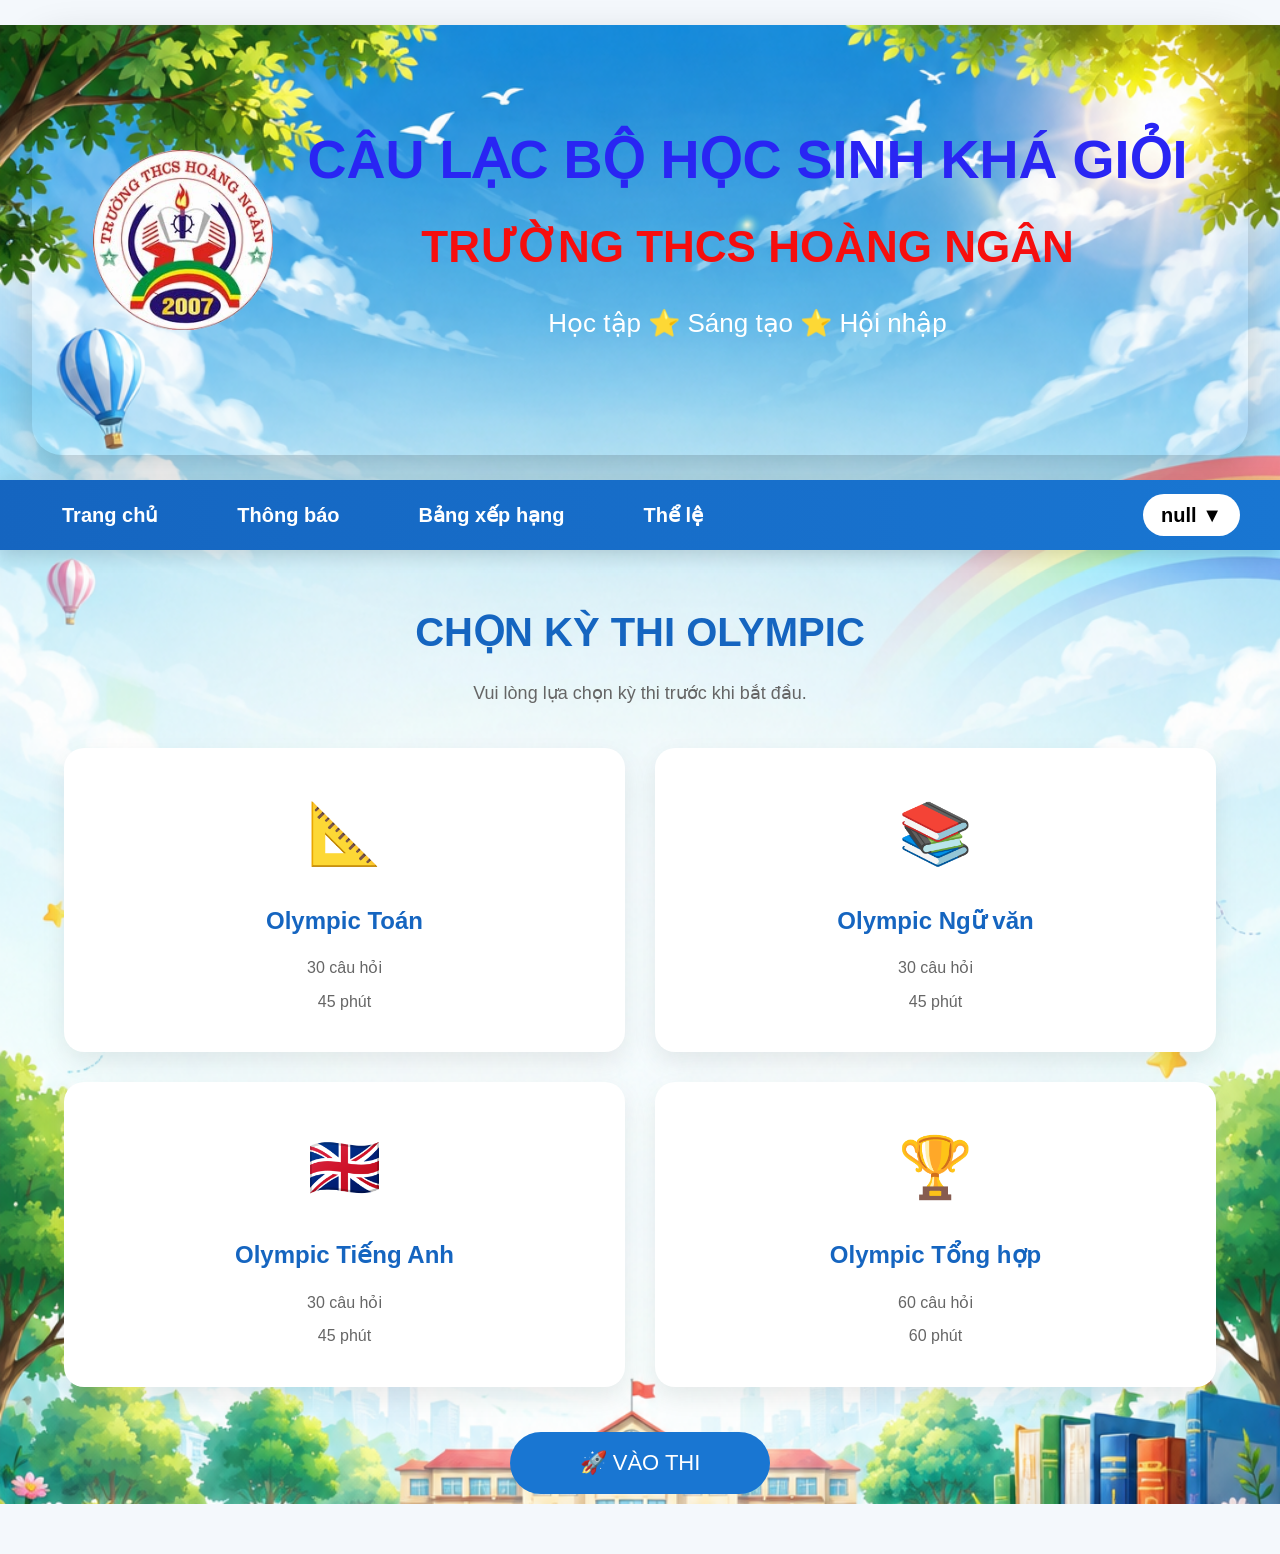
==== chonkithi.html @ 1f2f52a0 "Add files via upload" ====
<!DOCTYPE html>
<html lang="vi">
<head>
    <meta charset="UTF-8">
    <meta name="viewport" content="width=device-width, initial-scale=1.0">
    <title>Trang thông tin cá nhân</title>

    <link rel="stylesheet" href="css/style-old.css">
    <link rel="stylesheet" href="css/style.css">
    <link rel="stylesheet" href="css/chonkithi.css">
    <link rel="stylesheet"
    href="https://cdnjs.cloudflare.com/ajax/libs/font-awesome/6.7.2/css/all.min.css">
</head>

<body>

<div class="page-bg">

<!-- ================= HEADER ================= -->

<header class="hero">

    <div class="hero-overlay">

        <div class="hero-left">

            <img src="anhnen/logo.jpg"
                 class="hero-logo">

            <div class="hero-text">

                <h1>CÂU LẠC BỘ HỌC SINH KHÁ GIỎI</h1>

                <h2>TRƯỜNG THCS HOÀNG NGÂN</h2>

                <p>
                    Học tập ⭐ Sáng tạo ⭐ Hội nhập
                </p>

            </div>

        </div>

    </div>

</header>

<!-- ================= MENU ================= -->
<nav class="menu">

    <div class="menu-links">

        <a href="index.html">Trang chủ</a>

        <a href="thongbao.html">Thông báo</a>

        <a href="xephang.html">Bảng xếp hạng</a>

        <a href="thele.html">Thể lệ</a>

    </div>

    <div class="menu-user">

        <a href="#"
           class="login-btn"
           id="taiKhoanBtn">

            👤 Trang cá nhân

        </a>
        <div
id="userDropdown"
class="user-dropdown">

<a href="hoso.html">
Hồ sơ cá nhân
</a>

<a href="Trangchu.html">
🏆 Kỳ thi của tôi
</a>

<a href="ketqua.html">
📊 Kết quả thi
</a>

<a href="xephang.html">
🏆 Bảng xếp hạng</a>
<a href="#"
onclick="dangXuat()">

🚪 Đăng xuất

</a>

</div>

</div>

</nav>
<section class="exam-section">

    <h1>CHỌN KỲ THI OLYMPIC</h1>

    <p>
        Vui lòng lựa chọn kỳ thi trước khi bắt đầu.
    </p>

    <div class="exam-grid">

        <label class="exam-card">

            <input type="radio"
                   name="exam"
                   value="Olympic Toán 2026">

            <div class="icon">📐</div>

            <h2>Olympic Toán</h2>

            <span>30 câu hỏi</span>

            <span>45 phút</span>

        </label>

        <label class="exam-card">

            <input type="radio"
                   name="exam"
                   value="Olympic Ngữ văn 2026">

            <div class="icon">📚</div>

            <h2>Olympic Ngữ văn</h2>

            <span>30 câu hỏi</span>

            <span>45 phút</span>

        </label>

        <label class="exam-card">

            <input type="radio"
                   name="exam"
                   value="Olympic Tiếng Anh 2026">

            <div class="icon">🇬🇧</div>

            <h2>Olympic Tiếng Anh</h2>

            <span>30 câu hỏi</span>

            <span>45 phút</span>

        </label>

        <label class="exam-card">

            <input type="radio"
                   name="exam"
                   value="Olympic tổng hợp 2026">

            <div class="icon">🏆</div>

            <h2>Olympic Tổng hợp</h2>

            <span>60 câu hỏi</span>

            <span>60 phút</span>

        </label>

    </div>

    <button id="btnThi">
        🚀 VÀO THI
    </button>

</section>
<script>
document.getElementById("btnThi").onclick = function(){

    const exam = document.querySelector(
        'input[name="exam"]:checked'
    );

    if(!exam){

        alert("Vui lòng chọn kỳ thi.");

        return;

    }

    console.log(exam.value);

    localStorage.setItem("kyThi", exam.value);

    window.location.href = "xacnhan.html";

};
const btn =
document.getElementById(
"taiKhoanBtn"
);

if(btn){

    btn.innerHTML =
    localStorage.getItem("hoTen")
    + " ▼";

    btn.addEventListener(
    "click",
    function(e){

        e.preventDefault();

        const menu =
        document.getElementById(
        "userDropdown"
        );

        menu.style.display =
        menu.style.display ===
        "block"
        ? "none"
        : "block";

    });

}
function dangXuat(){

    if(confirm(
    "Bạn muốn đăng xuất?"
    )){

        localStorage.clear();

        window.location.href =
        "index.html";

    }

}
</script>
</body>
</html>
---- css/style-old.css ----
body{

    margin:0;

    font-family:'Segoe UI',sans-serif;

    background:

    linear-gradient(
    rgba(255,255,255,.92),
    rgba(255,255,255,.92)
    ),

    url("anhnen/bg-school.png");

    background-size:cover;

    background-attachment:fixed;

}

header{
    background:#1565c0;
    color:white;
    text-align:center;
    padding:20px;
}

.hero{
    text-align:center;
    padding:80px 20px;
}

button{
    padding:12px 25px;
    font-size:16px;
    margin:10px;
    cursor:pointer;
}

.hero{
    height:500px;
    background:linear-gradient(
        rgba(0,0,0,0.4),
        rgba(0,0,0,0.4)
    ),
    url("https://images.unsplash.com/photo-1522202176988-66273c2fd55f");

    background-size:cover;
    background-position:center;

    display:flex;
    justify-content:center;
    align-items:center;

    color:white;
}

.overlay{
    text-align:center;
}

.overlay h2{
    font-size:50px;
}

.overlay p{
    font-size:22px;
}

.btn-primary,
.btn-secondary{
    border:none;
    padding:15px 30px;
    margin:10px;
    border-radius:10px;
    font-size:18px;
}

.features{
    display:flex;
    justify-content:center;
    gap:20px;
    padding:50px;
    flex-wrap:wrap;
}

.card{
    width:280px;
    background:white;
    padding:20px;
    border-radius:15px;
    box-shadow:0 0 10px rgba(0,0,0,0.1);
}

header{
    margin:0;
    padding:0;
}

nav{
    background:#004aad;
    text-align:center;
    padding:15px;
}

/* MENU CHÍNH */

.menu{
    background:#1a406c;

    display:flex;
    justify-content:center;
    align-items:center;

    flex-wrap:wrap;

    min-height:10px;

    box-shadow:0 2px 6px rgba(0,0,0,0.2);
}

.menu a{

    color:white;

    text-decoration:none;

    font-size:20px;

    font-weight:600;

    padding:18px 22px;

    transition:0.3s;
}

.menu a:hover{

    background:#f2f4f6;

    color:#ebe5c6;
}

.login-btn{
    background:#ffc107;
    color:#000 !important;
    border-radius:8px;
}

.login-btn:hover{
    background:#ff9800 !important;
    color:white !important;
}

/* LOGIN PAGE */

body{
    margin:0;
    font-family:Arial, sans-serif;
}

.login-page{

    height:100vh;

    display:flex;

    justify-content:center;

    align-items:center;

    background:
    linear-gradient(
    rgba(0,0,0,0.4),
    rgba(0,0,0,0.4)
    ),

    url("anhnen/dangnhap.jpg");

    background-size:cover;
    background-position:center;
}

.login-container{

    width:400px;

    background:rgba(255,255,255,0.95);

    padding:35px;

    border-radius:20px;

    box-shadow:0 10px 30px rgba(0,0,0,0.3);

    text-align:center;
}

.login-container h1{

    color:#0057b8;

    margin-bottom:25px;
}

.login-container input{

    width:100%;

    padding:14px;

    margin:10px 0;

    border:1px solid #ccc;

    border-radius:8px;

    font-size:16px;

    box-sizing:border-box;
}

.login-container button{

    width:100%;

    padding:14px;

    margin-top:15px;

    background:#0057b8;

    color:white;

    border:none;

    border-radius:8px;

    font-size:18px;

    cursor:pointer;
}

.login-container button:hover{

    background:#003f88;
}

/* =========================
TRANG THI
========================= */

.exam-layout{

display:flex;

align-items:flex-start;

gap:25px;

max-width:1400px;

margin:20px auto;

padding:20px;

}

/* KHUNG ĐỀ THI */

.exam-container{

flex:1;

background:#ffffff;

padding:30px;

border-radius:15px;

box-shadow:0 4px 15px rgba(0,0,0,0.15);

}

/* TIÊU ĐỀ */

.exam-header h2{

text-align:center;

font-size:38px;

color:#0057b8;

margin-bottom:20px;

}

/* THÔNG TIN THÍ SINH */

.info-box{

display:flex;

justify-content:space-between;

align-items:center;

background:#0057b8;

color:white;

padding:20px;

border-radius:12px;

margin-bottom:15px;

}

.info-box div{

font-size:24px;

font-weight:bold;

}

/* ĐỒNG HỒ */

#timer{

color:#ffd700;

font-size:36px;

font-weight:bold;

}

/* TIẾN ĐỘ */

.progress-box{

background:#fff3cd;

color:#000;

padding:15px;

border-radius:10px;

font-size:22px;

font-weight:bold;

text-align:center;

margin-bottom:25px;

}

/* CÂU HỎI */

.question{

margin-bottom:40px;

}

.question h3{

font-size:28px;

color:#0057b8;

margin-bottom:10px;

}

.question p{

font-size:24px;

font-weight:600;

margin-bottom:15px;

}

/* ĐÁP ÁN */

.question label{

display:block;

padding:15px;

margin:10px 0;

border:1px solid #ddd;

border-radius:10px;

background:#fafafa;

font-size:20px;

cursor:pointer;

}

.question label{

background:#eef5ff;

}

/* THANH CÂU HỎI BÊN PHẢI */

.question-nav{

width:280px;

background:white;

padding:20px;

border-radius:15px;

box-shadow:0 4px 15px rgba(0,0,0,0.15);

position:sticky;

top:20px;

}

.question-nav h3{

text-align:center;

font-size:24px;

color:#0057b8;

margin-bottom:15px;

}

/* NÚT SỐ CÂU */

.question-nav button{

display:inline-block;

width:60px;

height:60px;

margin:6px;

background:#0057b8;

color:white;

border:none;

border-radius:10px;

font-size:22px;

font-weight:bold;

cursor:pointer;

}

.question-nav button:hover{

background:#003f88;

}

/* CÂU ĐÃ LÀM */

.done-question{

background:#28a745 !important;

}

/* NÚT NỘP BÀI */

.submit-btn{

width:100%;

background:#dc3545;

color:white;

border:none;

padding:18px;

font-size:24px;

font-weight:bold;

border-radius:12px;

cursor:pointer;

margin-top:20px;

}

.submit-btn{

background:#b02a37;

}
/* =========================
   TRANG MỞ ĐẦU
========================= */

.welcome-box{

    max-width:800px;

    margin:40px auto;

    background:white;

    padding:40px;

    border-radius:20px;

    text-align:center;

    box-shadow:0 5px 20px rgba(0,0,0,0.15);
}

.welcome-box h1{

    color:#0057b8;

    font-size:24px;
}

.welcome-box h2{

    color:#d32f2f;

    font-size:36px;

    margin-bottom:10px;
}

.welcome-box p{

    font-size:20px;

    margin-bottom:25px;
}

.welcome-box select{

    width:350px;

    padding:12px;

    font-size:18px;

    border-radius:10px;

    border:1px solid #ccc;
}
.welcome-container{
    max-width:1400px;
    margin:30px auto;
    display:flex;
    gap:20px;
}

.welcome-box{
    flex:3;
}

.side-box{
    flex:1;
    background:white;
    padding:20px;
    border-radius:20px;
    box-shadow:0 5px 20px rgba(0,0,0,.15);
}

.dashboard-grid{
    max-width:1400px;
    margin:30px auto;
    display:grid;
    grid-template-columns:1fr 1fr;
    gap:20px;
}

.enter-btn{

    margin-top:20px;

    background:#0057b8;

    color:white;

    border:none;

    padding:15px 40px;

    font-size:20px;

    border-radius:10px;

    cursor:pointer;
}

.enter-btn:hover{

    background:#003f88;
}
.students-section{

    max-width:1200px;

    margin:40px auto;

    text-align:center;
}

.students-section h2{

    color:#0057b8;

    margin-bottom:30px;
}

.students-grid{

    display:flex;

    justify-content:center;

    gap:25px;

    flex-wrap:wrap;
}

.student-card{

    width:280px;

    background:white;

    padding:20px;

    border-radius:15px;

    box-shadow:0 4px 15px rgba(0,0,0,0.15);
}

.student-card img{

    width:100%;

    height:250px;

    object-fit:cover;

    border-radius:10px;
}

.student-card h3{

    color:#0057b8;

    margin-top:15px;
}
.teachers-section{

    max-width:1200px;

    margin:50px auto;

    text-align:center;
}

.teachers-section h2{

    color:#0057b8;

    margin-bottom:30px;
}

.teachers-grid{

    display:flex;

    justify-content:center;

    gap:25px;

    flex-wrap:wrap;
}

.teacher-card{

    width:280px;

    background:white;

    padding:20px;

    border-radius:15px;

    box-shadow:0 4px 15px rgba(0,0,0,0.15);
}

.teacher-card img{

    width:100%;

    height:250px;

    object-fit:cover;

    border-radius:10px;
}

.teacher-card h3{

    color:#0057b8;

    margin-top:15px;
}
/* =========================
   THÔNG BÁO
========================= */

.news-section{

    max-width:1200px;

    margin:40px auto;

    padding:0 20px;
}

.news-section h2{

    text-align:center;

    color:#0057b8;

    margin-bottom:25px;
}

.news-box{

    background:white;

    padding:25px;

    border-radius:15px;

    box-shadow:0 4px 15px rgba(0,0,0,0.15);
}

.news-item{

    padding:15px 0;

    border-bottom:1px solid #ddd;
}

.news-item:last-child{

    border-bottom:none;
}

.date{

    display:inline-block;

    background:#0057b8;

    color:white;

    padding:5px 10px;

    border-radius:5px;

    font-size:14px;

    margin-bottom:8px;
}

.news-item p{

    margin:0;

    font-size:18px;
}
/* THỐNG KÊ */

/* THỐNG KÊ */

.stats-section{

    max-width:1200px;

    margin:40px auto;

    display:flex;

    justify-content:center;

    align-items:center;

    gap:25px;

    flex-wrap:wrap;
}

.stat-card{

    width:220px;

    background:white;

    padding:25px;

    text-align:center;

    border-radius:15px;

    box-shadow:0 4px 15px rgba(0,0,0,0.15);
}

.stat-card h3{

    font-size:40px;

    color:#0057b8;

    margin:0;
}

.stat-card p{

    font-size:18px;

    margin-top:10px;
}

.stat-card{

    width:220px;

    background:white;

    padding:25px;

    text-align:center;

    border-radius:15px;

    box-shadow:0 4px 15px rgba(0,0,0,0.15);
}

.stat-card h3{

    font-size:40px;

    color:#0057b8;

    margin:0;
}

.stat-card p{

    font-size:18px;

    margin-top:10px;
}
/* LỊCH THI */

.schedule-section{

    max-width:1200px;

    margin:50px auto;

    text-align:center;
}

.schedule-section h2{

    color:#0057b8;

    margin-bottom:30px;
}

.schedule-grid{

    display:flex;

    justify-content:center;

    gap:25px;

    flex-wrap:wrap;
}

.schedule-card{

    width:280px;

    background:white;

    padding:20px;

    border-radius:15px;

    box-shadow:0 4px 15px rgba(0,0,0,0.15);
}

.schedule-card h3{

    color:#d32f2f;

    margin-bottom:10px;
}

.schedule-card p{

    font-size:20px;

    font-weight:bold;

    margin:10px 0;
}

.schedule-card span{

    color:#666;

    font-size:16px;
}
/* BẢNG VÀNG THÀNH TÍCH */

.achievement-section{

    max-width:1200px;

    margin:50px auto;

    text-align:center;
}

.achievement-section h2{

    color:#0057b8;

    margin-bottom:25px;
}

.achievement-box{

    background:white;

    padding:30px;

    border-radius:15px;

    box-shadow:0 4px 15px rgba(0,0,0,0.15);
}

.achievement-grid{

    display:flex;

    justify-content:center;

    gap:25px;

    flex-wrap:wrap;

    margin:25px 0;
}

.achievement-card{

    width:220px;

    background:#f8f9fa;

    padding:20px;

    border-radius:12px;
}

.achievement-card h1{

    color:#d32f2f;

    font-size:48px;

    margin:0;
}

.achievement-card p{

    font-size:20px;

    font-weight:bold;
}

.achievement-box h4{

    color:#0057b8;

    font-size:22px;
}
.thongtin-kythi{

    margin:20px 0;

    padding:15px;

    background:rgba(255,255,255,0.15);

    border-radius:12px;
}

.thongtin-kythi h3{

    color:#fcfefe;

    font-size:28px;

    margin:0 0 10px 0;
}

.thongtin-kythi p{

    color:white;

    font-size:20px;

    margin:0;
}
.kythi-box{

    background:#ffffff;

    color:#000;

    max-width:900px;

    margin:20px auto;

    padding:25px;

    border-radius:15px;

    text-align:center;

    box-shadow:0 4px 15px rgba(0,0,0,0.15);
}

.kythi-box h2{

    color:#0602ec;

    font-size:32px;

    margin-bottom:15px;
}

.kythi-info{

    display:flex;

    justify-content:center;

    gap:25px;

    flex-wrap:wrap;

    font-size:20px;

    font-weight:bold;
}
.rule-section{

    max-width:1200px;

    margin:50px auto;

    padding:0 20px;
}

.rule-section h2{

    text-align:center;

    color:#080ceb;

    margin-bottom:25px;
}

.rule-box{

    background:white;

    padding:30px;

    border-radius:15px;

    box-shadow:0 4px 15px rgba(0,0,0,0.15);
}

.rule-box ul{

    font-size:20px;

    line-height:2;
}
.exam-info{

    max-width:900px;

    margin:30px auto;
}

.exam-info .news-box{

    color:#000;
}
.rule-box{

    background:white;

    color:#000;

    font-size:20px;

    line-height:2;
}

.rule-box li{

    color:#000;
}

.exam-info .news-box{

    background:white;

    color:#000;

    font-size:20px;

    line-height:2;
}

.exam-info .news-box p{

    color:#000;
}
.countdown-section{

    max-width:1000px;

    margin:40px auto;

    text-align:center;
}

.countdown-box{

    background:white;

    padding:30px;

    border-radius:15px;

    box-shadow:0 4px 15px rgba(0,0,0,0.15);

    font-size:32px;

    font-weight:bold;

    color:#d32f2f;
}
.exam-detail-section{

    max-width:1000px;

    margin:40px auto;

    padding:0 20px;
}

.exam-detail-section h2{

    text-align:center;

    color:#0057b8;

    margin-bottom:25px;
}

.exam-detail-box{

    background:white;

    padding:30px;

    border-radius:15px;

    box-shadow:0 4px 15px rgba(0,0,0,0.15);

    font-size:20px;

    line-height:2;
}

.exam-detail-box p{

    color:#000;
}
.badge-box{

    margin-top:25px;

    padding:20px;

    text-align:center;
}

#huyHieu{

    font-size:40px;

    font-weight:bold;

    padding:20px;

    border-radius:15px;
}
.top10-section{

margin-top:40px;

}

.top10-section h2{

text-align:center;

color:#003366;

margin-bottom:20px;

}

#top10Table{

width:100%;

border-collapse:collapse;

background:white;

}

#top10Table th,
#top10Table td{

border:1px solid #ddd;

padding:10px;

text-align:center;

}

#top10Table th{

background:#003366;

color:white;

}
.chuKy{

    width:180px;

    margin-bottom:10px;

}
.huyHieu{

    width:150px;

    margin:20px 0;

}
/* NÚT XỔ TRANG CHỦ*/
.user-menu{
    position:relative;
    display:inline-block;
}

.user-dropdown{
    display:none;
    position:absolute;
    right:0;
    top:40px;
    background:#fff;
    min-width:220px;
    border-radius:10px;
    box-shadow:0 2px 10px rgba(0,0,0,.2);
    z-index:999;
}

.user-dropdown a{
    display:block;
    padding:12px 15px;
    text-decoration:none;
    color:#333;
}

.user-dropdown a:hover{
    background:#f2f2f2;
}
/* TRANG HỒ SƠ*/
.profile-page{

    background-image:url("anhnen/nen-bg.png");

    background-size:cover;

    background-position:center;

    background-repeat:no-repeat;

    background-attachment:fixed;

    min-height:100vh;

}
.profile-card{

    width:700px;

    margin:40px auto;

    padding:35px;

    background:rgba(255,255,255,.92);

    backdrop-filter:blur(8px);

    border-radius:25px;

    box-shadow:0 15px 40px rgba(0,0,0,.18);

}
/*NUT XO TRANG HO SO*/
.user-menu{
    position:relative;
    display:inline-block;
}

.user-dropdown{
    display:none;
    position:absolute;
    right:0;
    top:40px;
    background:#fff;
    min-width:220px;
    border-radius:10px;
    box-shadow:0 2px 10px rgba(0,0,0,.2);
    z-index:999;
}

.user-dropdown a{
    display:block;
    padding:12px 15px;
    text-decoration:none;
    color:#333;
}

.user-dropdown a:hover{
    background:#f2f2f2;
}
/* TRANG KẾT QUẢ*/
#bangKetQua{

width:100%;

border-collapse:collapse;

margin-top:20px;

}

#bangKetQua th,
#bangKetQua td{

border:1px solid #ddd;

padding:12px;

text-align:center;

}

#bangKetQua th{

background:#0056b3;

color:white;

}
/* TRANG CHỨNG NHẬN*/
body{

    margin:0;

    background:#f0f0f0;

}

.certificate{

    position:relative;

    width:1492px;

    height:1054px;

    margin:auto;

}

.bg{

    width:1492px;

    height:1054px;

}

.logo{

    position:absolute;

    top: 50px;

    left:646px;

    width:190px;

}

.truong{

    position:absolute;

    top:250px;

    width:100%;

    text-align:center;

    font-size:32px;

    font-weight:bold;

    color:#123c8f;

}

.tieude{

    position:absolute;

    top:300px;

    width:100%;

    text-align:center;

    font-size:72px;

    font-weight:bold;

    color:#b30000;

}

.chungNhan{

    position:absolute;

    top:380px;

    width:100%;

    text-align:center;

    font-size:40px;

    color:#123c8f;

    font-style:italic;

}

.hoTen{

    position:absolute;

    top:430px;

    width:100%;

    text-align:center;

    font-size:60px;

    font-weight:bold;

    color:#c00000;

}
.thanhTich{

    position:absolute;

    top:495px;

    width:100%;

    text-align:center;

    font-size:35px;

    color:#123c8f;

    font-style:bold;

}
.kyThi{

    position:absolute;

    top:530px;

    width:100%;

    text-align:center;

    font-size:56px;

    font-weight:bold;

    color:#123c8f;

}

.huyHieu{

    position:absolute;

    top: 550px;

    left:620px;

    width:300px;

    font-weight:bold;

}

.cotTrai{

    position:absolute;

    top:570px;

    left:390px;

    font-size:30px;

    line-height:1;

     font-weight:bold;

     color:#de5414;

}

.cotPhai{

    position:absolute;

    top:570px;

    right:150px;

    font-size:30px;

    line-height:1;

    font-weight:bold;

    color:#de5414;

}

.banToChuc{

    position:absolute;

    top:200px;

    right:35px;

    width:400px;

    text-align:center;

}
.chucDanh{

    font-size:22px;

    font-weight:bold;

    color:#123c8f;

    white-space:nowrap;

    line-height:1.5;

}
.nguoiKy{

    font-size:22px;

    font-weight:bold;

    color:#123c8f;

    white-space:nowrap;

    line-height:1.5;

}
.chuKy{

    font-size:22px;

    font-weight:bold;

    color:#123c8f;

    white-space:nowrap;

    line-height:1.5;

}
/* Mã QR */
.qrBox{

    position:absolute;

    top:50px;

    right:800px;

    text-align:center;

}

.qrCode{

    width:100px;

    height:100px;

}

.qrText{

    margin-top:10px;

    font-size:18px;

    color:#123c8f;

}
.dashboard-grid{

    max-width:1200px;

    margin:30px auto;

    display:grid;

    grid-template-columns:1fr 1fr;

    gap:20px;

}

.top10-section,
.news-section,
.schedule-section,
.achievement-section{

    background:white;

    border-radius:15px;

    padding:20px;

    box-shadow:0 4px 12px rgba(0,0,0,.08);

}
.banner-image{

    width:100%;

    height:600px;

    object-fit:cover;

    display:block;

}
.stat-card,
.student-card,
.teacher-card,
.schedule-card,
.achievement-card,
.side-box{

    transition:.3s;

}

.stat-card:hover,
.student-card:hover,
.teacher-card:hover,
.schedule-card:hover,
.achievement-card:hover,
.side-box:hover{

    transform:translateY(-5px);

    box-shadow:
    0 10px 25px
    rgba(0,0,0,.18);

}
.exam-header{

    position: sticky;

    top: 0;

    z-index: 999;

    background: white;

    padding: 15px;

    border-bottom: 2px solid #ddd;

}
---- css/style.css ----
/* =======================================
   OLYMPIC HSG THEME 2026
   Phiên bản 2.0
======================================= */

/* Google Font */
@import url('https://fonts.googleapis.com/css2?family=Be+Vietnam+Pro:wght@400;500;600;700&display=swap');

:root{

    --primary:#1954a1;
    --primary-dark:#0D47A1;
    --secondary:#FFC107;
    --success:#43A047;
    --danger:#E53935;

    --bg:#F2F8FF;

    --card:#FFFFFF;

    --radius:18px;

    --shadow:0 10px 30px rgba(0,0,0,.12);

    --transition:.3s;

}
*{

    margin:0;

    padding:0;

    box-sizing:border-box;

}

html{

    scroll-behavior:smooth;

}

body{

    font-family:"Be Vietnam Pro",sans-serif;

    background:var(--bg);

    color:#333;

    line-height:1.6;

}
.stat-card{

    padding:35px 20px;

    border-radius:20px;

    color:white;

    text-align:center;

    box-shadow:0 10px 25px rgba(0,0,0,.18);

    transition:.3s;

    cursor:pointer;

}

.start-card:hover:hover{

    transform:translateY(-6px);

}

button{

    transition:.25s;

}

button:hover{

    transform:translateY(-2px);

}

.fade{

    animation:fade .5s ease;

}

@keyframes fade{

    from{

        opacity:0;

        transform:translateY(20px);

    }

    to{

        opacity:1;

        transform:translateY(0);

    }

}
.stats-section{

    display:grid;

    grid-template-columns:repeat(4,1fr);

    gap:25px;

    margin:35px auto;

    width:95%;

    max-width:1200px;

}

/*  TÔ MÀU TỪNG BOX */
.stat-card:nth-child(1){

    background:linear-gradient(135deg,#1E88E5,#42A5F5);

}

.stat-card:nth-child(2){

    background:linear-gradient(135deg,#43A047,#66BB6A);

}

.stat-card:nth-child(3){

    background:linear-gradient(135deg,#FB8C00,#FFD54F);

}

.stat-card:nth-child(4){

    background:linear-gradient(135deg,#E53935,#EF5350);

}
/* TIÊU ĐỀ SỐ */
.stat-card h3{

    font-size:48px;

    font-weight:700;

    margin:10px 0;

}

/* TÊN BOX */
.stat-card p{

    transform:translateY(-8px);

    box-shadow:0 18px 35px rgba(0,0,0,.25);

}
/* ================= MENU ================= */

.menu{

    width:100%;

    height:70px;

    background:linear-gradient(90deg,#1565C0,#1976D2);

    display:flex;

    justify-content:space-between;

    align-items:center;

    padding:0 40px;

    box-shadow:0 5px 18px rgba(0,0,0,.15);

    position:sticky;

    top:0;

    z-index:999;

}

.logo{

    color:white;

    font-size:28px;

    font-weight:bold;

}

.menu-links{

    display:flex;

    gap:35px;

}

.menu-links a{

    color:white;

    text-decoration:none;

    font-size:20px;

    font-weight:600;

    transition:.3s;

    position:relative;

}

.menu-links a:hover{

    color:#FFD54F;

}

.menu-links a::after{

    content:"";

    position:absolute;

    left:0;

    bottom:-6px;

    width:0;

    height:3px;

    background:#FFD54F;

    transition:.3s;

}

.menu-links a:hover::after{

    width:100%;

}

.menu-user a{

    background:white;

    color:#1565C0;

    padding:10px 18px;

    border-radius:30px;

    text-decoration:none;

    font-weight:bold;

    transition:.3s;

}

.menu-user a:hover{

    background:#FFD54F;

    color:#222;

}
/* ================= BANNER ================= */

header{

    width:100%;

    display:flex;

    justify-content:center;

    margin:20px 0;

}

.banner-image{

    width:95%;

    max-width:1400px;

    border-radius:25px;

    box-shadow:0 12px 30px rgba(0,0,0,.18);

    transition:.4s;

    border-radius:25px;

}
.banner-image:hover{

    transform:scale(1.01);

}
/*================ HERO =================*/

.hero{

    width:95%;

    max-width:1400px;

    height:430px;

    margin:25px auto;

    border-radius:30px;

    overflow:hidden;

    position:relative;

    background-image: url("../anhnen/banner-bg.png");
    background-position: center;
    background-size: cover;
    background-repeat: no-repeat;

    box-shadow:0 15px 40px rgba(0,0,0,.18);

}
.hero-content{

    width:100%;

    height:100%;

    display:flex;

    align-items:center;

    padding:60px;

}
.hero-left{

    display:flex;

    align-items:center;

    gap:35px;

}
.hero-logo{

    width:180px;

}
/* TIÊU ĐỀ */
.hero-text h1{

    font-size:54px;

    color:#2925f3;

    margin-bottom:10px;

    font-weight: bold;

}
/*TÊN TRƯỜNG*/
.hero-text h2{

    font-size:44px;

    color:#f60e0e;

    font-weight: bold;

}
.hero-text p{

    font-size:26px;

    margin:20px 0;


}
/* NÚT */ 
.hero-btn{

    margin-top:20px;

    padding:18px 40px;

    border:none;

    border-radius:40px;

    background:#1565C0;

    color:white;

    font-size:24px;

    cursor:pointer;

    transition:.3s;

}
.hero-btn:hover{

    background:#0D47A1;

    transform:translateY(-3px);

}
/*==============================
      TOÀN BỘ ẢNH NỀN
==============================*/

body{

    margin:0;

    font-family:"Be Vietnam Pro",sans-serif;

}

.page-bg{

    min-height:100vh;

    background:

    url("../anhnen/nen-bg.png")

    center top

    no-repeat;

    background-size:cover;

}
/* icon box */
.stat-icon{

    font-size:50px;

    margin-bottom:18px;

    color:white;

}
.stat-card:hover .stat-icon{

    transform:scale(1.15);

    transition:.3s;

}
.user-menu{

    position:relative;

    display:inline-block;

}

.user-dropdown{

    display:none;

    position:absolute;

    right:0;

    top:48px;

    background:#fff;

    width:220px;

    border-radius:12px;

    box-shadow:0 10px 25px rgba(0,0,0,.2);

    overflow:hidden;

    z-index:9999;

}

.user-dropdown.show{

    display:block;

}

.user-dropdown hr{

    margin:0;

    border:none;

    border-top:1px solid #ddd;

}
---- css/chonkithi.css ----
/*=========================================================
            TRANG CÁ NHÂN - OLYMPIC HSG
=========================================================*/

*{
    margin:0;
    padding:0;
    box-sizing:border-box;
}

body{
    font-family:Arial,Helvetica,sans-serif;
    background:#f4f8fc;
}

/*=========================================================
                    PROFILE HEADER
=========================================================*/

.profile-header{

    width:95%;

    max-width:1450px;

    margin:35px auto;

}

.profile-cover{

    display:grid;

    grid-template-columns:220px 1fr 280px;

    gap:30px;

    background:#fff;

    border-radius:22px;

    padding:30px;

    box-shadow:0 10px 30px rgba(0,0,0,.08);

}
.exam-section{

    width:90%;
    max-width:1200px;
    margin:50px auto;
    text-align:center;

}

.exam-section h1{

    color:#1565c0;
    font-size:40px;
    margin-bottom:15px;

}

.exam-section p{

    color:#666;
    font-size:18px;
    margin-bottom:40px;

}
.exam-grid{

    display:grid;

    grid-template-columns:repeat(2,1fr);

    gap:30px;

}
.exam-card{

    background:#fff;

    border-radius:20px;

    padding:35px;

    box-shadow:0 10px 25px rgba(0,0,0,.08);

    cursor:pointer;

    transition:.3s;

    border:3px solid transparent;

}
.exam-card:hover{

    transform:translateY(-8px);

    box-shadow:0 20px 35px rgba(0,0,0,.12);

}
.exam-card input{

    display:none;

}

.exam-card:has(input:checked){

    border:3px solid #1976d2;

    background:#e3f2fd;

}
.icon{

    font-size:60px;

    margin-bottom:20px;

}
.exam-card h2{

    color:#1565c0;

    margin-bottom:15px;

}

.exam-card span{

    display:block;

    color:#666;

    margin-top:8px;

}
#btnThi{

    margin-top:45px;

    background:#1976d2;

    color:#fff;

    border:none;

    padding:18px 70px;

    border-radius:40px;

    font-size:22px;

    cursor:pointer;

    transition:.3s;

}
#btnThi:hover{

    background:#0d47a1;

    transform:translateY(-4px);

}
@media(max-width:900px){

.exam-grid{

    grid-template-columns:1fr;

}

}
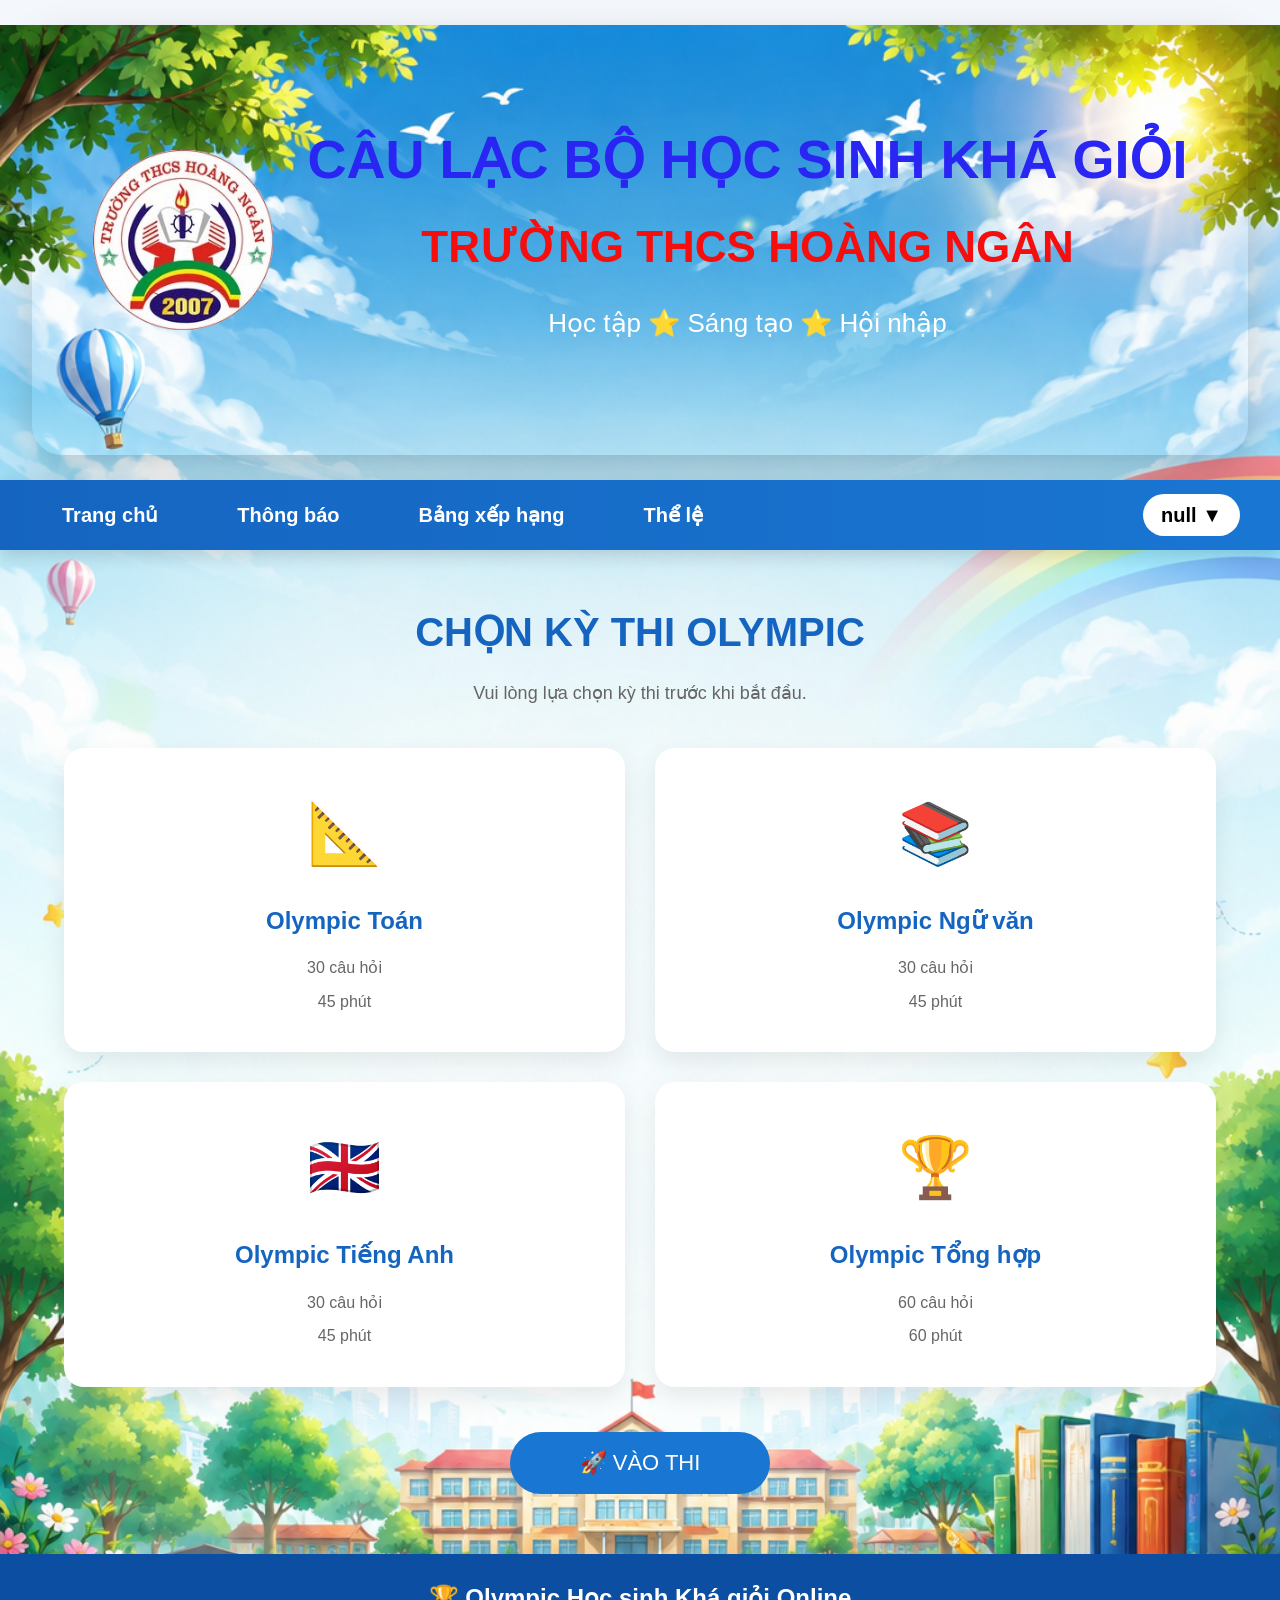
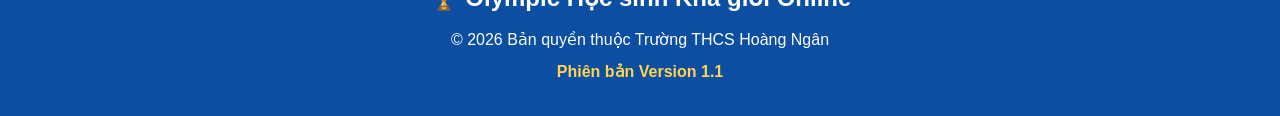
==== commit 78852bf8: "Add files via upload" ====
--- a/chonkithi.html
+++ b/chonkithi.html
@@ -180,6 +180,23 @@
     </button>
 
 </section>
+<footer class="footer">
+
+    <div class="footer-content">
+
+        <h3>🏆 Olympic Học sinh Khá giỏi Online</h3>
+
+        <p>
+            © 2026 Bản quyền thuộc Trường THCS Hoàng Ngân
+        </p>
+
+        <p class="version">
+            Phiên bản <strong>Version 1.1</strong>
+        </p>
+
+    </div>
+
+</footer>
 <script>
 document.getElementById("btnThi").onclick = function(){
 
--- a/css/style-old.css
+++ b/css/style-old.css
@@ -487,7 +487,13 @@
 
 .done-question{
 
-background:#28a745 !important;
+    background:#28a745 !important;
+
+    color:#fff;
+
+    border:2px solid #1f7a33;
+
+    transform:scale(1.05);
 
 }
 
--- a/css/style.css
+++ b/css/style.css
@@ -529,3 +529,91 @@
 
 }
 
+
+.footer{
+
+    background:#0b4ea2;
+
+    color:white;
+
+    text-align:center;
+
+    padding:25px 15px;
+
+    margin-top:50px;
+
+}
+
+.footer h3{
+
+    margin-bottom:10px;
+
+    font-size:24px;
+
+}
+
+.footer p{
+
+    margin:6px 0;
+
+    font-size:16px;
+
+}
+
+.version{
+
+    margin-top:12px;
+
+    font-weight:bold;
+
+    color:#ffd54f;
+
+}
+
+/* CHỨNG NHẬN */
+.action-buttons{
+    width:100%;
+    margin:50px 0 40px;
+    display:flex;
+    justify-content:center;
+    align-items:center;
+    gap:20px;
+    clear:both;
+}
+
+.action-buttons button{
+
+    background:#0056b3;
+
+    color:#fff;
+
+    border:none;
+
+    padding:12px 25px;
+
+    border-radius:8px;
+
+    cursor:pointer;
+
+    font-size:16px;
+
+    font-weight:bold;
+
+    transition:.3s;
+}
+
+.action-buttons button:hover{
+
+    background:#003d80;
+
+    transform:translateY(-2px);
+
+}
+
+@media print{
+
+    .action-buttons{
+        display:none;
+    }
+
+}
